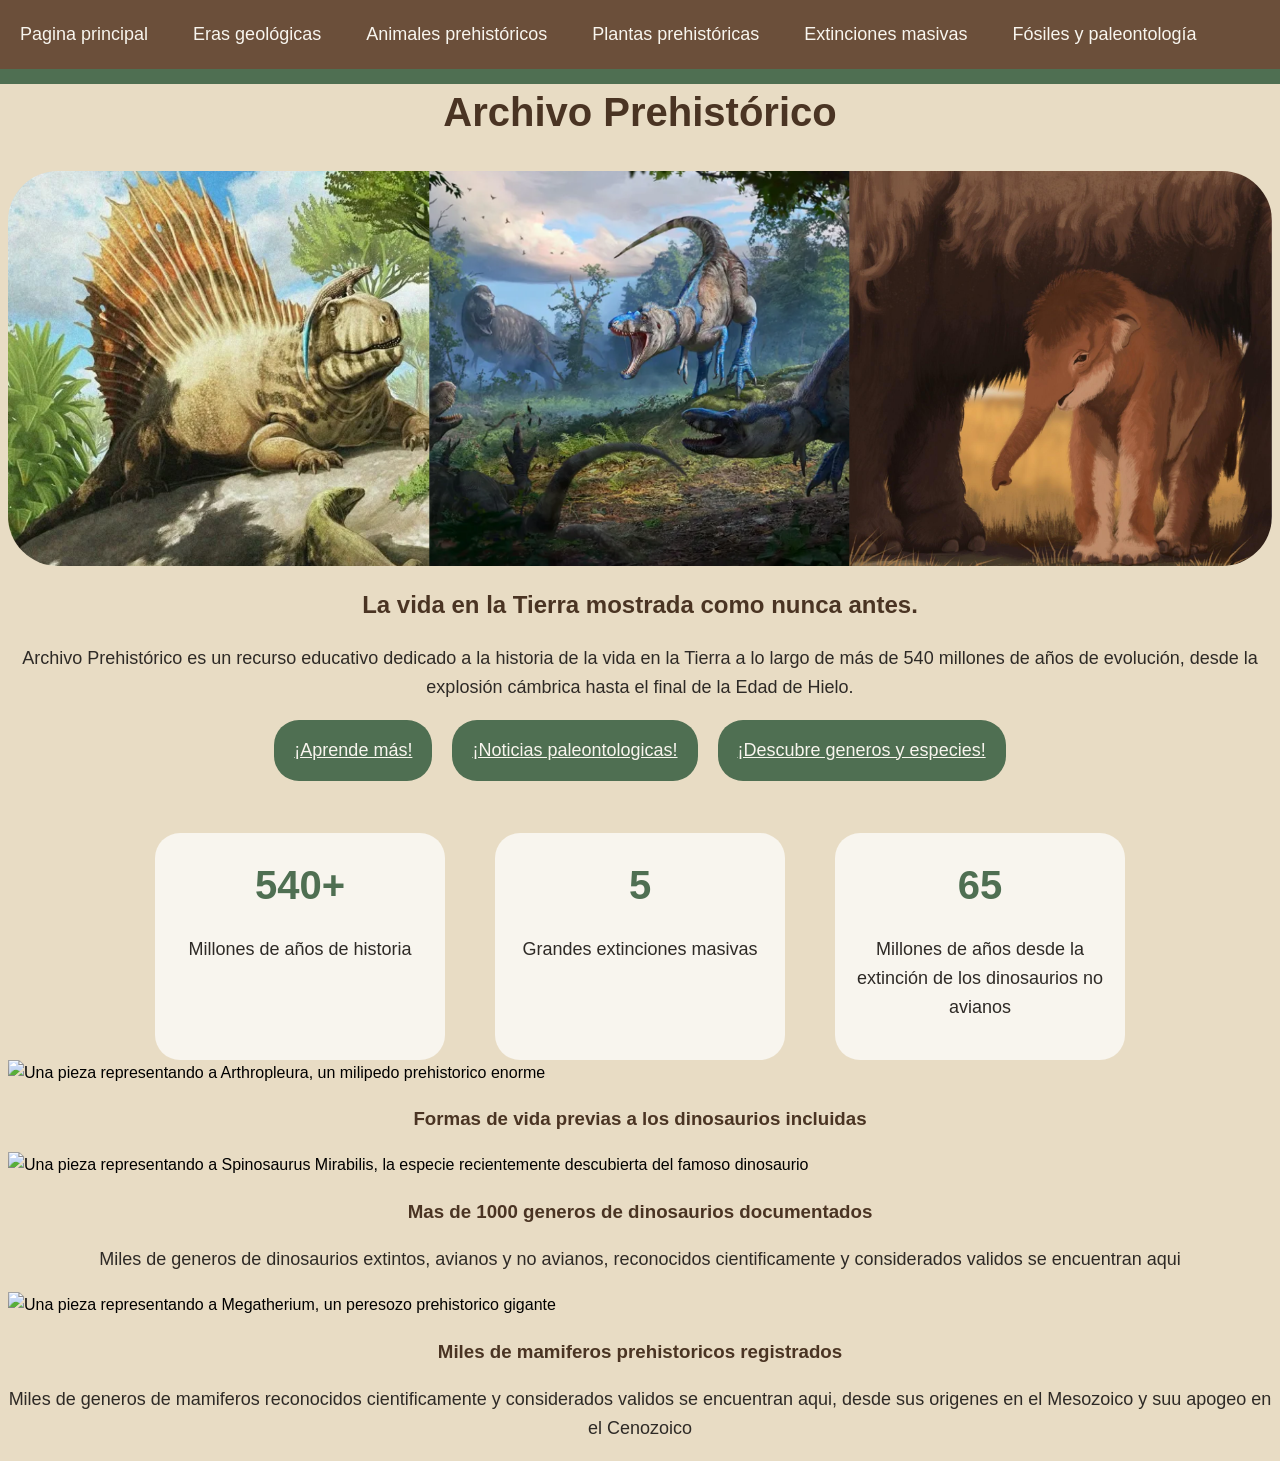
==== index.html @ 2d4345e1 "Add benefits section with prehistoric life details Added a new section for prehistoric benefits with" ====
<!DOCTYPE html>

<html lang="es">

<head>

    <meta charset="UTF-8">

    <meta name="viewport" content="width=device-width, initial-scale=1.0">

    <title>Archivo Prehistórico</title>

    <link rel="stylesheet" href="style.css">

</head>

<body>

    <header>

        <nav>

            <ul>

                <li><a href="index.html">Pagina principal</a></li>

                <li><a href="eras.html">Eras geológicas</a></li>

                <li><a href="animales.html">Animales prehistóricos</a></li>

                <li><a href="plantas.html">Plantas prehistóricas</a></li>

                <li><a href="extinciones.html">Extinciones masivas</a></li>

                <li><a href="paleontologia.html">Fósiles y paleontología</a></li>

            </ul>

        </nav>

    </header>

    <main>

        <h1>Archivo Prehistórico</h1>

        <img id="portada" src="Imagenes/PrehistoricRecordBanner.png" alt="Nuestra portada, con arte que representa los generos de animal conocidos como: Dimetrodon, Nanotyrannus, Tyrannosaurus y Mammuthus">

        <h2>La vida en la Tierra mostrada como nunca antes.</h2>

        <p>Archivo Prehistórico es un recurso educativo dedicado a la historia de la vida en la Tierra a lo largo de más de 540 millones de años de evolución, desde la explosión cámbrica hasta el final de la Edad de Hielo.</p>

        <section class="cta">

            <button>

                <a href="">¡Aprende más!</a>

            </button>

            <button>

                <a href="">¡Noticias paleontologicas!</a>

            </button>

            <button>

                <a href="animales.html">¡Descubre generos y especies!</a>

            </button>

        </section>

        <section class="estadisticas">

            <article>

                <h3>540+</h3>

                <p>Millones de años de historia</p>

            </article>

            <article>

                <h3>5</h3>

                <p>Grandes extinciones masivas</p>

            </article>

            <article>

                <h3>65</h3>

                <p>Millones de años desde la extinción de los dinosaurios no avianos</p>

            </article>

        </section>

        <section class="beneficios">

            <article>
                <img src="Imagenes/Arthropleura.png" alt="Una pieza representando a Arthropleura, un milipedo prehistorico enorme">
                <h3>Formas de vida previas a los dinosaurios incluidas</h3>

            </article>

            <article>
                <img src="Imagenes/Spinosaurus.png" alt="Una pieza representando a Spinosaurus Mirabilis, la especie recientemente descubierta del famoso dinosaurio">
                <h3>Mas de 1000 generos de dinosaurios documentados</h3>
                <p>Miles de generos de dinosaurios extintos, avianos y no avianos, reconocidos cientificamente y considerados validos se encuentran aqui</p>
            </article>
            <article>
                <img src="Imagenes/Megatherium.png" alt="Una pieza representando a Megatherium, un peresozo prehistorico gigante">
                <h3>Miles de mamiferos prehistoricos registrados</h3>
                <p>Miles de generos de mamiferos reconocidos cientificamente y considerados validos se encuentran aqui, desde sus origenes en el Mesozoico y suu apogeo en el Cenozoico</p>
            </article>

        </section>

    </main>

    <footer>



    </footer>

</body>
---- style.css ----
body
{
    background-color: #E8DCC4;
    font-family: Arial, Helvetica, sans-serif;
    line-height: 1.6;
}
main
{
    margin-top: 80px;
}
header
{
    background-color: #6B4F3A;
    border-bottom: 15px solid #4F6F52;
    position: fixed;
    top: 0;
    left: 0;
    width:100%;
}
header nav ul
{
    list-style: none;
    margin: 0;
    padding: 0;
    display: flex;
    gap: 5px;
}
header nav ul li a
{
    display: block;
    padding: 20px;
    text-decoration: none;
    transition: 0.3s;
}
h1
{
    font-size: 40px;
}
p
{
    color: #2E2A26;
    font-size: 18px;
}
h1,h2,h3,h4
{
    color: #4A3423;
}
h1,h2,h3,h4,p
{
    text-align: center;
}
header nav ul li a:hover
{
    background-color: #4F6F52;
}
a
{
    color:#F8F5EE;
    font-size: 18px;
}
#portada
{
    width:100%;
    border-radius: 50px;
    display: block;
    margin-left: auto;
    margin-right: auto;
}
.cta
{
    display: flex;
    justify-content: center;
    gap: 20px;
    flex-wrap: wrap;
}
button
{
    width: auto;
    background-color: #4F6F52;
    border-radius: 25px;
    padding: 20px;
    border: none;
    margin-bottom: 0.2%;
}
button:hover
{
    background-color: #3C5640;
    box-shadow: 0.1em 0.6em 0.7em #F8F5EE;
    transform: translateY(-5px);
}
.estadisticas
{
    display: flex;
    justify-content: center;
    gap: 50px;
    margin-top: 50px;
    text-align: center;
}

.estadisticas article
{
    background-color: #F8F5EE;
    padding: 20px;
    border-radius: 25px;
    width: 250px;
}

.estadisticas h3
{
    font-size: 40px;
    margin: 0;
    color: #4F6F52;
}
.estadisticas article:hover
{
    transform: translateY(-5px);
}
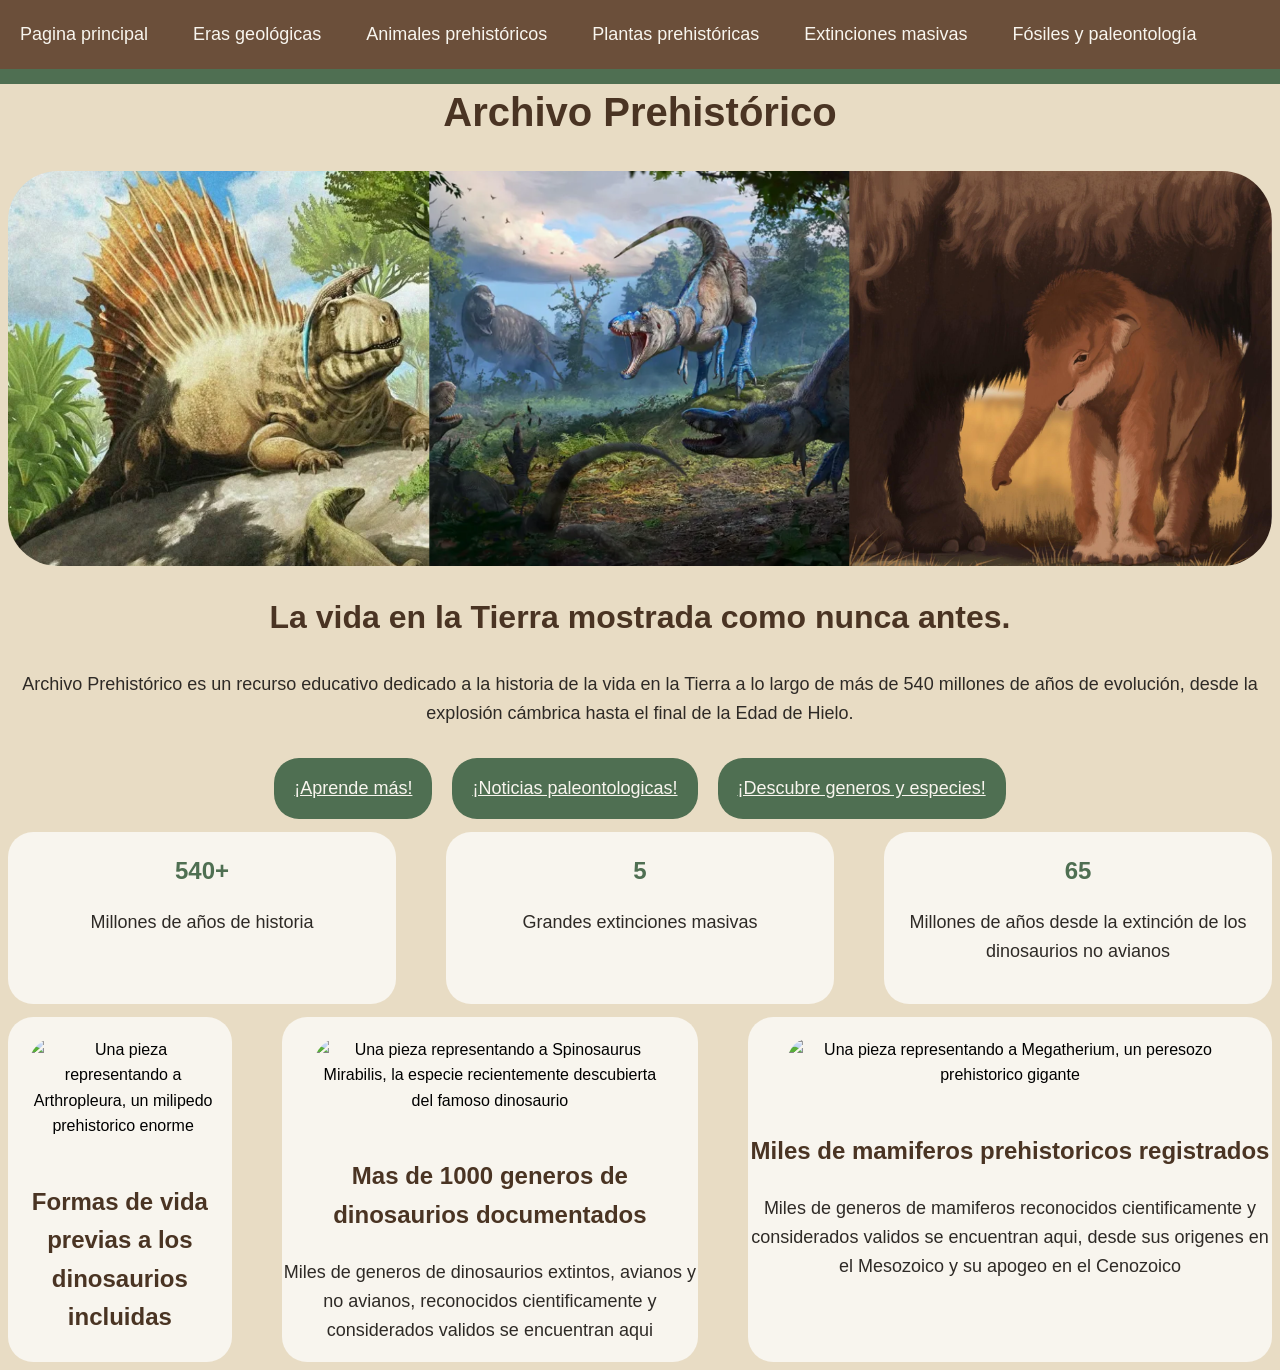
==== commit 9f5228f9: "Fix typo in prehistoric mammals description" ====
--- a/index.html
+++ b/index.html
@@ -116,7 +116,7 @@
             <article>
                 <img src="Imagenes/Megatherium.png" alt="Una pieza representando a Megatherium, un peresozo prehistorico gigante">
                 <h3>Miles de mamiferos prehistoricos registrados</h3>
-                <p>Miles de generos de mamiferos reconocidos cientificamente y considerados validos se encuentran aqui, desde sus origenes en el Mesozoico y suu apogeo en el Cenozoico</p>
+                <p>Miles de generos de mamiferos reconocidos cientificamente y considerados validos se encuentran aqui, desde sus origenes en el Mesozoico y su apogeo en el Cenozoico</p>
             </article>
 
         </section>
--- a/style.css
+++ b/style.css
@@ -80,7 +80,7 @@
     border-radius: 25px;
     padding: 20px;
     border: none;
-    margin-bottom: 0.2%;
+    margin-top: 1%;
 }
 button:hover
 {
@@ -93,7 +93,7 @@
     display: flex;
     justify-content: center;
     gap: 50px;
-    margin-top: 50px;
+    margin-top: 1%;
     text-align: center;
 }
 
@@ -102,12 +102,18 @@
     background-color: #F8F5EE;
     padding: 20px;
     border-radius: 25px;
-    width: 250px;
+    width: 500px;
 }
-
+h2
+{
+    font-size: 32px;
+}
+h3
+{
+    font-size: 24px;
+}
 .estadisticas h3
 {
-    font-size: 40px;
     margin: 0;
     color: #4F6F52;
 }
@@ -115,3 +121,32 @@
 {
     transform: translateY(-5px);
 }
+.beneficios
+{
+    display: flex;
+    justify-content: center;
+    gap: 50px;
+    margin-top: 1%;
+    text-align: center;
+}
+.beneficios article
+{
+    background-color: #F8F5EE;
+    border-radius: 25px;
+    width: auto;
+    height:auto;
+}
+.beneficios article img
+{
+    display: block;
+    margin-left: auto;
+    margin-right: auto;
+    width:85%;
+    padding: 20px;
+    border-radius: 50px;
+    margin-bottom: 0.1%;
+}
+.beneficios article:hover
+{
+    transform: translateY(-5px);
+}
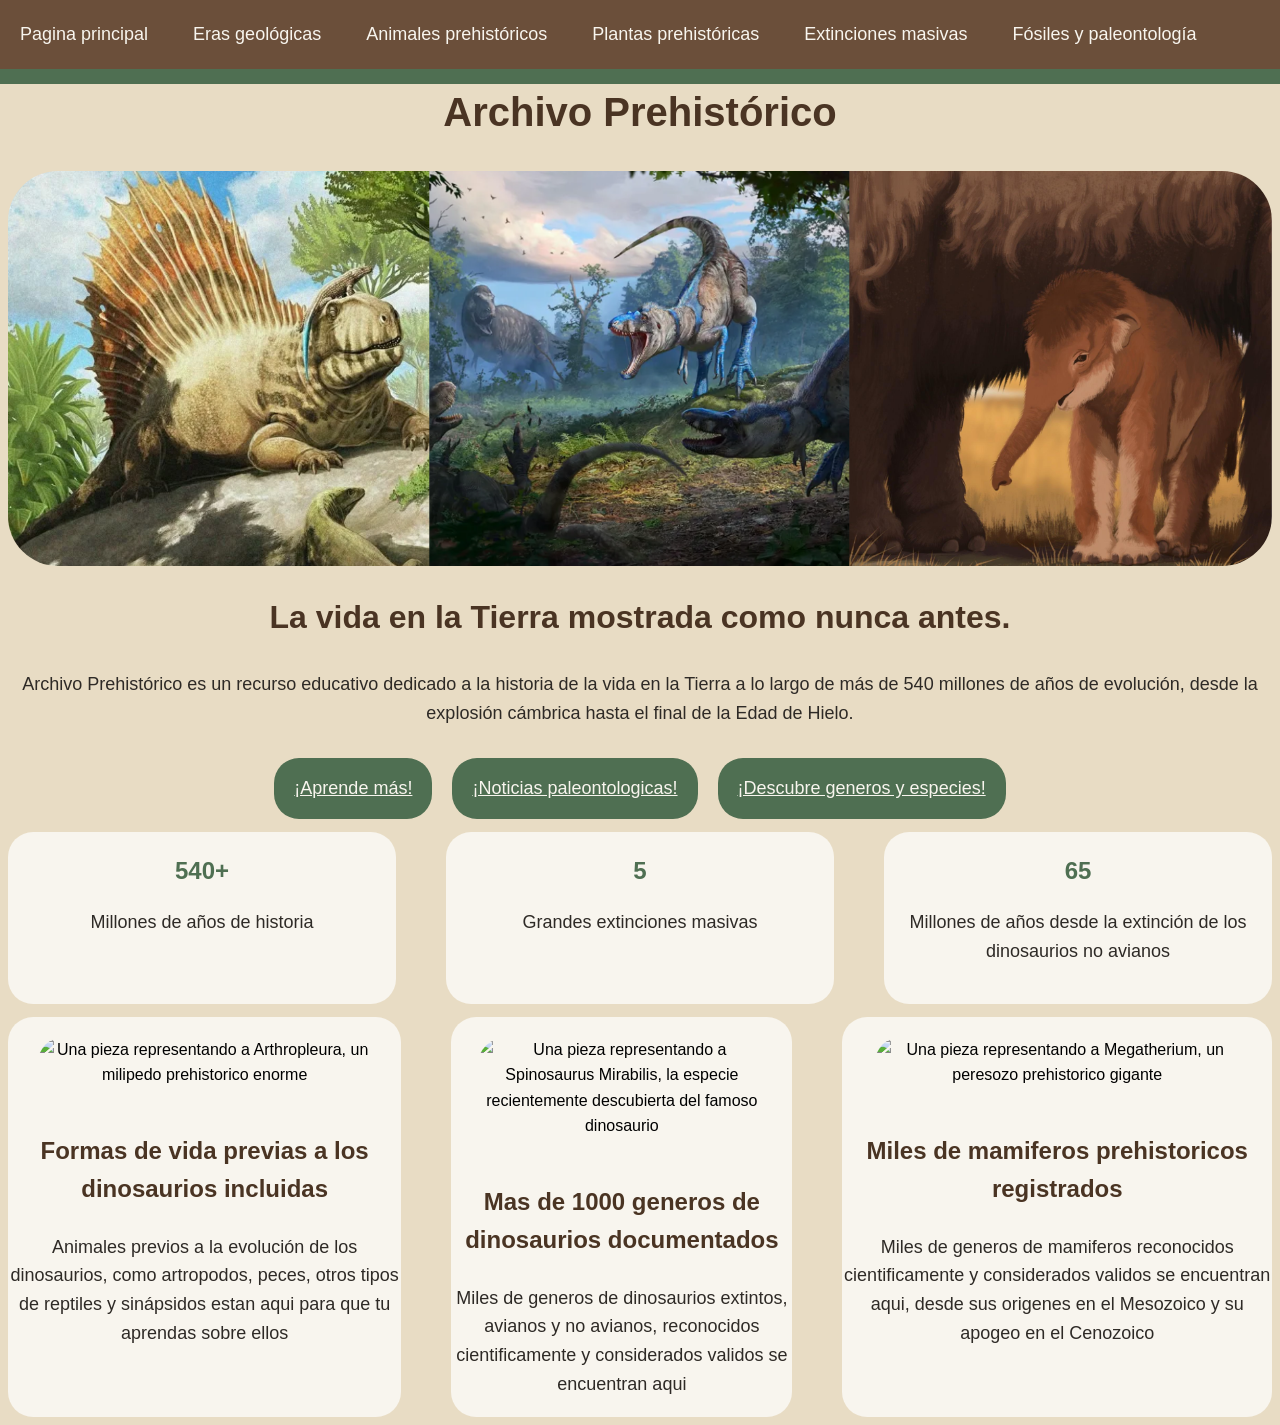
==== commit 1579cf96: "Add information about prehistoric life Added a paragraph about prehistoric animals." ====
--- a/index.html
+++ b/index.html
@@ -1,113 +1,60 @@
 <!DOCTYPE html>
-
 <html lang="es">
-
 <head>
-
     <meta charset="UTF-8">
-
     <meta name="viewport" content="width=device-width, initial-scale=1.0">
-
     <title>Archivo Prehistórico</title>
-
     <link rel="stylesheet" href="style.css">
-
 </head>
-
 <body>
-
     <header>
-
         <nav>
-
             <ul>
-
                 <li><a href="index.html">Pagina principal</a></li>
-
                 <li><a href="eras.html">Eras geológicas</a></li>
-
                 <li><a href="animales.html">Animales prehistóricos</a></li>
-
                 <li><a href="plantas.html">Plantas prehistóricas</a></li>
-
                 <li><a href="extinciones.html">Extinciones masivas</a></li>
-
                 <li><a href="paleontologia.html">Fósiles y paleontología</a></li>
-
             </ul>
-
         </nav>
-
     </header>
-
     <main>
-
         <h1>Archivo Prehistórico</h1>
-
         <img id="portada" src="Imagenes/PrehistoricRecordBanner.png" alt="Nuestra portada, con arte que representa los generos de animal conocidos como: Dimetrodon, Nanotyrannus, Tyrannosaurus y Mammuthus">
-
         <h2>La vida en la Tierra mostrada como nunca antes.</h2>
-
         <p>Archivo Prehistórico es un recurso educativo dedicado a la historia de la vida en la Tierra a lo largo de más de 540 millones de años de evolución, desde la explosión cámbrica hasta el final de la Edad de Hielo.</p>
-
         <section class="cta">
-
             <button>
-
                 <a href="">¡Aprende más!</a>
-
             </button>
-
             <button>
-
                 <a href="">¡Noticias paleontologicas!</a>
-
             </button>
-
             <button>
-
                 <a href="animales.html">¡Descubre generos y especies!</a>
-
             </button>
-
         </section>
-
         <section class="estadisticas">
-
             <article>
-
                 <h3>540+</h3>
-
                 <p>Millones de años de historia</p>
-
             </article>
-
             <article>
-
                 <h3>5</h3>
-
                 <p>Grandes extinciones masivas</p>
-
             </article>
-
             <article>
-
                 <h3>65</h3>
-
                 <p>Millones de años desde la extinción de los dinosaurios no avianos</p>
-
             </article>
-
         </section>
-
         <section class="beneficios">
-
             <article>
                 <img src="Imagenes/Arthropleura.png" alt="Una pieza representando a Arthropleura, un milipedo prehistorico enorme">
                 <h3>Formas de vida previas a los dinosaurios incluidas</h3>
-
+                <p>Animales previos a la evolución de los dinosaurios, como artropodos, peces, otros tipos de reptiles y sinápsidos estan aqui para que tu aprendas sobre ellos</p>
             </article>
-
             <article>
                 <img src="Imagenes/Spinosaurus.png" alt="Una pieza representando a Spinosaurus Mirabilis, la especie recientemente descubierta del famoso dinosaurio">
                 <h3>Mas de 1000 generos de dinosaurios documentados</h3>
@@ -118,15 +65,8 @@
                 <h3>Miles de mamiferos prehistoricos registrados</h3>
                 <p>Miles de generos de mamiferos reconocidos cientificamente y considerados validos se encuentran aqui, desde sus origenes en el Mesozoico y su apogeo en el Cenozoico</p>
             </article>
-
         </section>
-
     </main>
-
     <footer>
-
-
-
     </footer>
-
 </body>
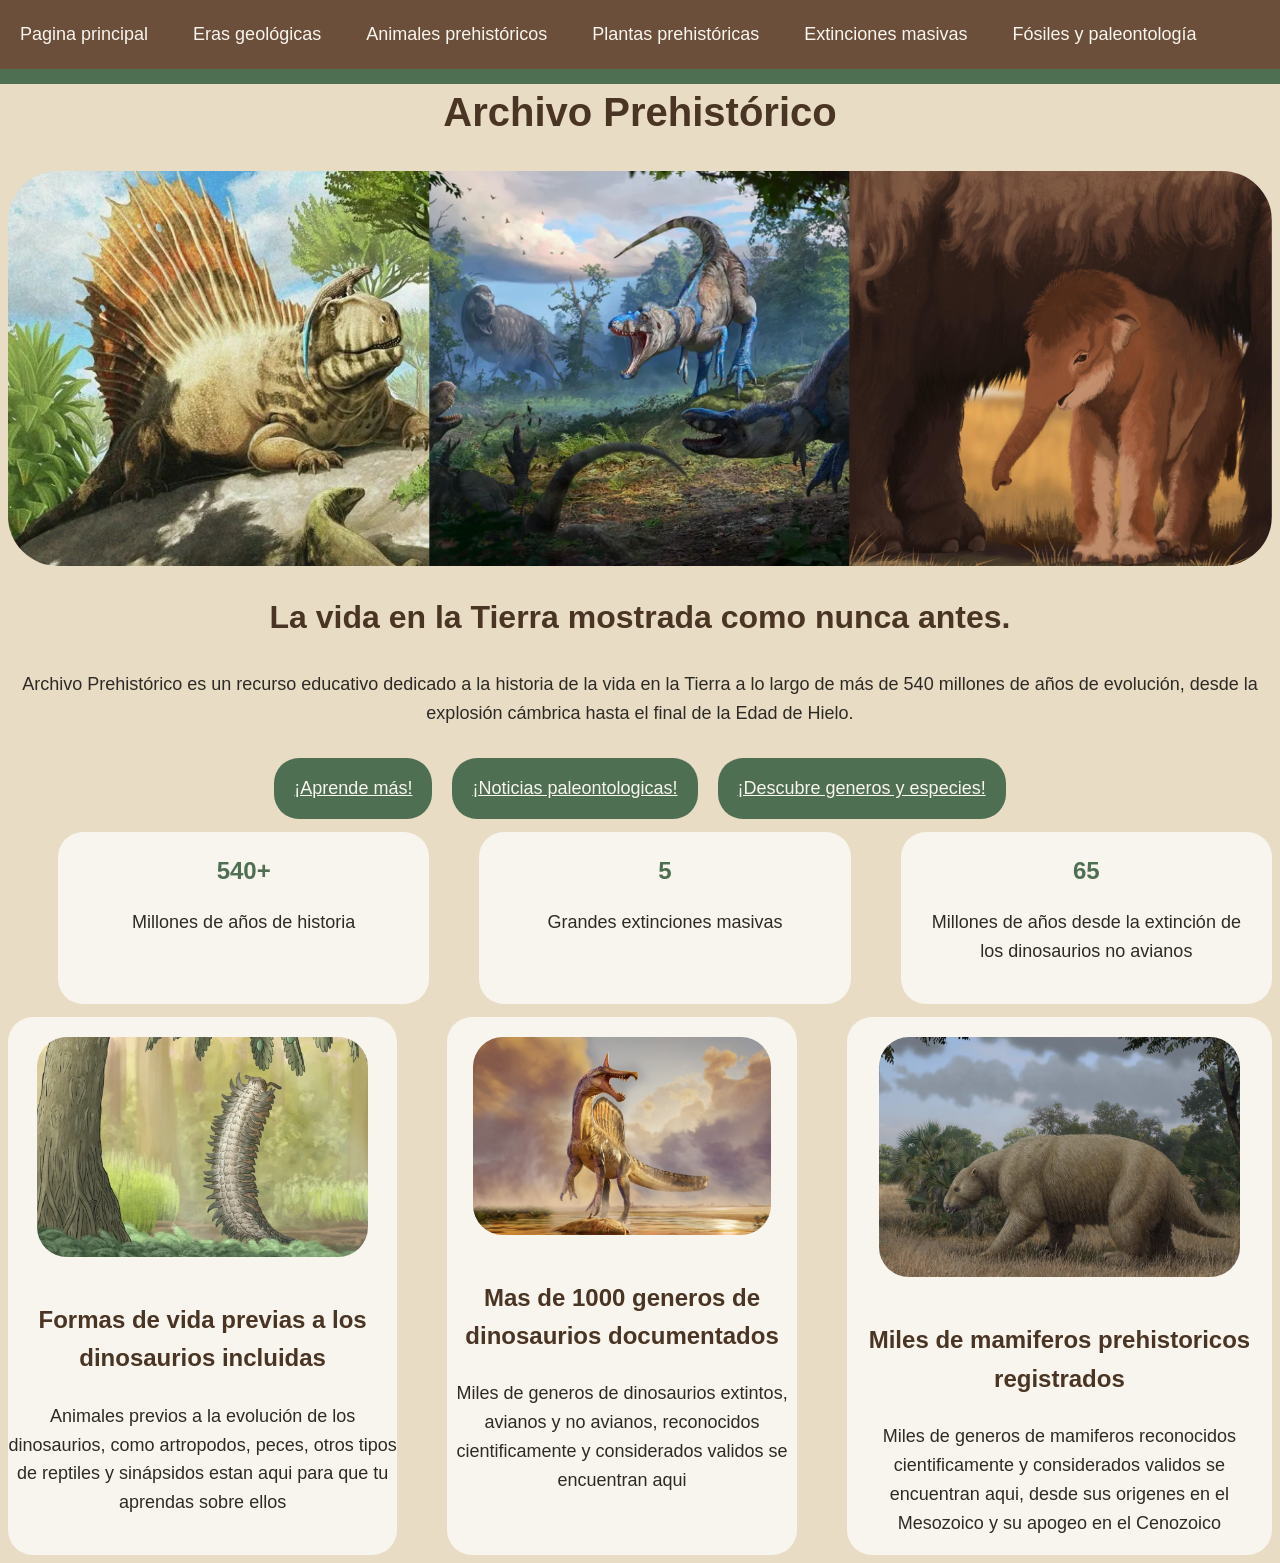
==== commit 6e30bd0b: "Add link to extinciones.html in index.html" ====
--- a/index.html
+++ b/index.html
@@ -36,6 +36,7 @@
             </button>
         </section>
         <section class="estadisticas">
+            <a href="extinciones.html"></a>
             <article>
                 <h3>540+</h3>
                 <p>Millones de años de historia</p>
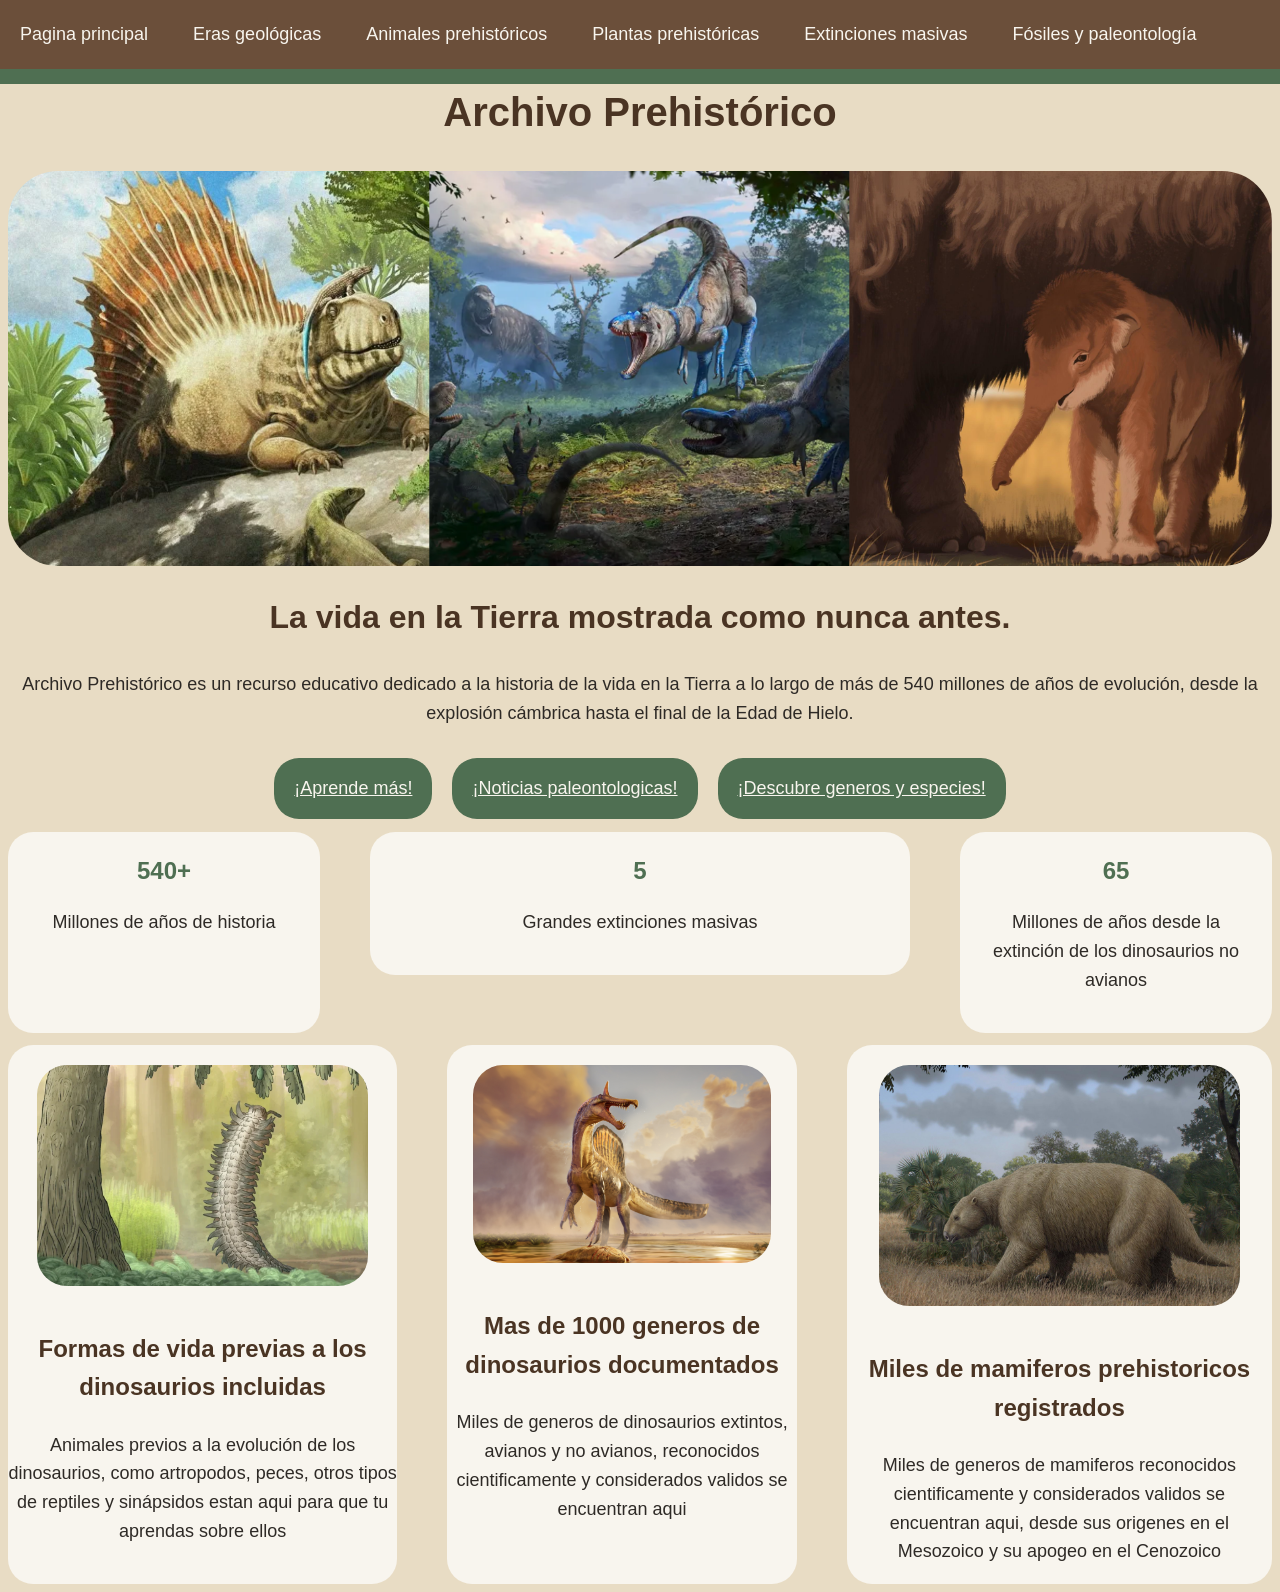
==== commit e652fb59: "Add statistics section with extinction details" ====
--- a/index.html
+++ b/index.html
@@ -35,16 +35,17 @@
                 <a href="animales.html">¡Descubre generos y especies!</a>
             </button>
         </section>
-        <section class="estadisticas">
-            <a href="extinciones.html"></a>
+        <section class="estadisticas">           
             <article>
                 <h3>540+</h3>
                 <p>Millones de años de historia</p>
             </article>
-            <article>
-                <h3>5</h3>
-                <p>Grandes extinciones masivas</p>
-            </article>
+            <a href="extinciones.html">
+                <article>
+                    <h3>5</h3>
+                    <p>Grandes extinciones masivas</p>
+                </article>    
+            </a>
             <article>
                 <h3>65</h3>
                 <p>Millones de años desde la extinción de los dinosaurios no avianos</p>
@@ -71,3 +72,4 @@
     <footer>
     </footer>
 </body>
+
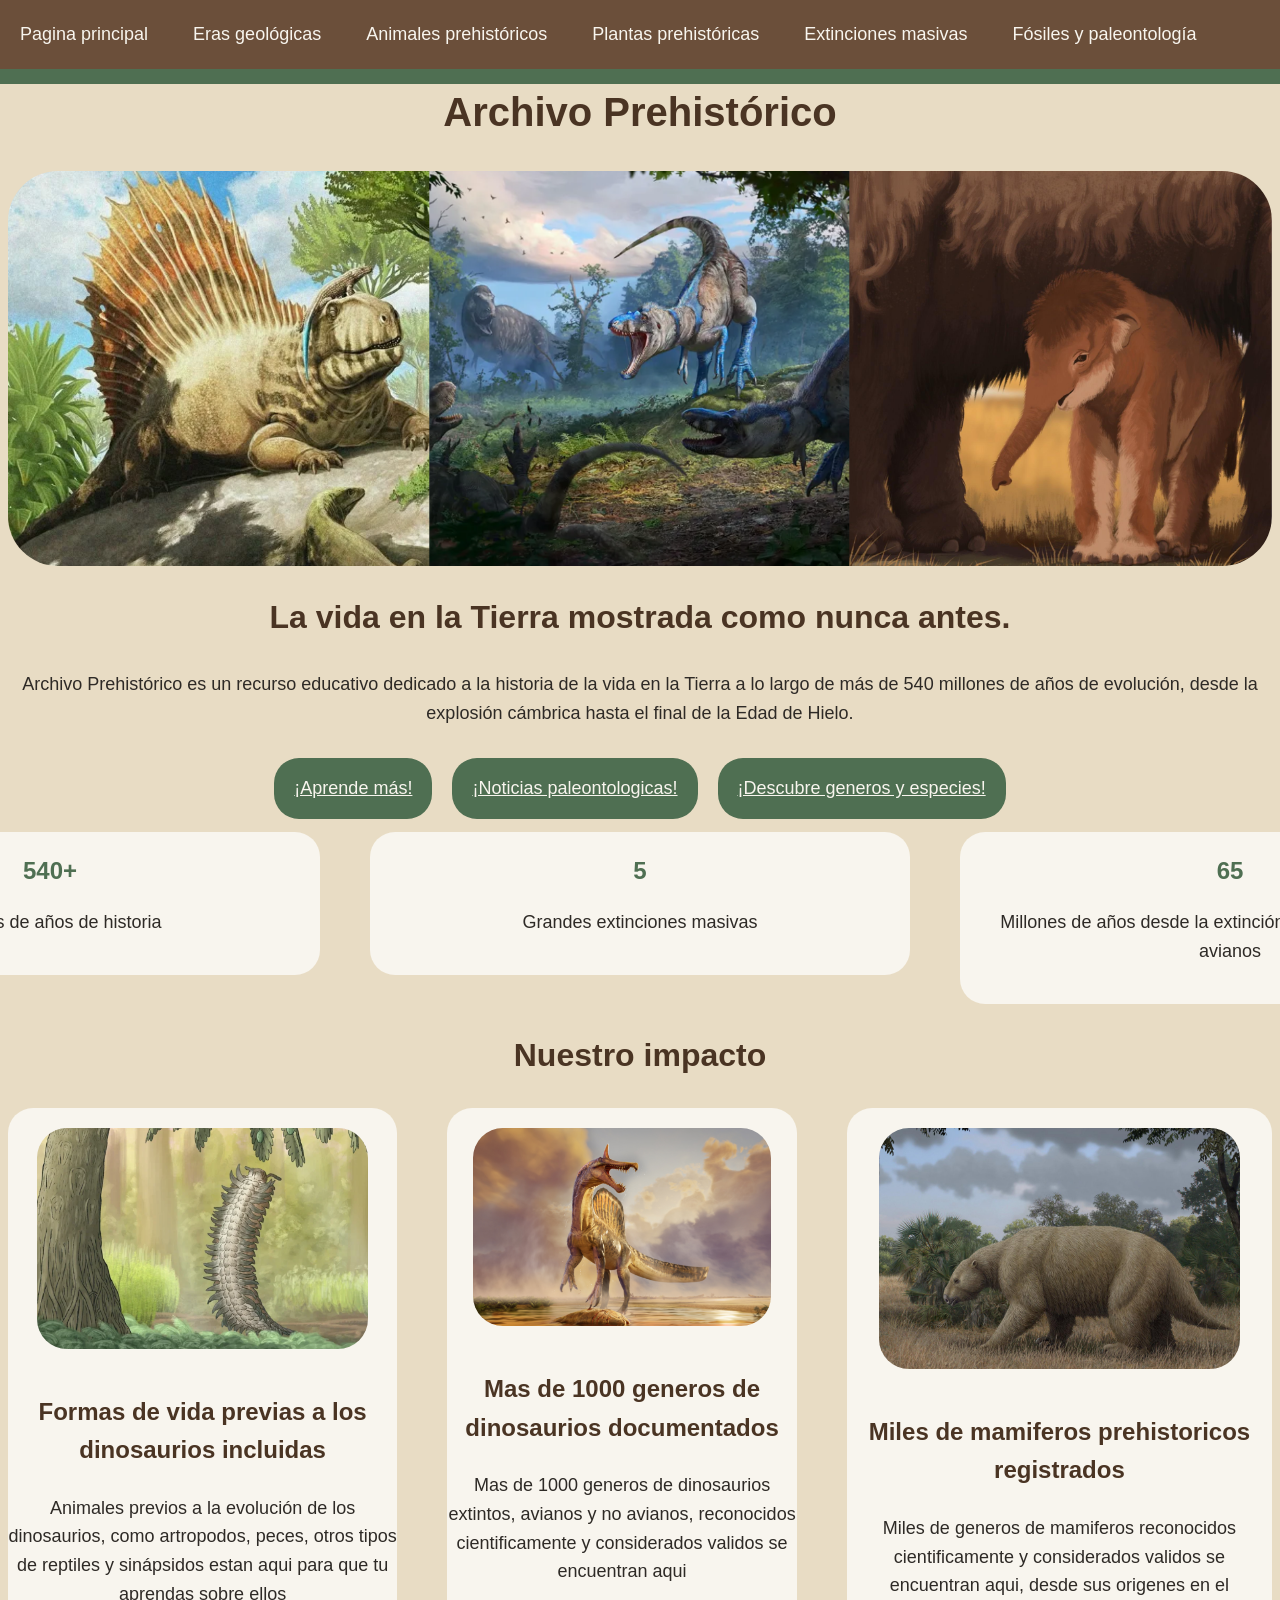
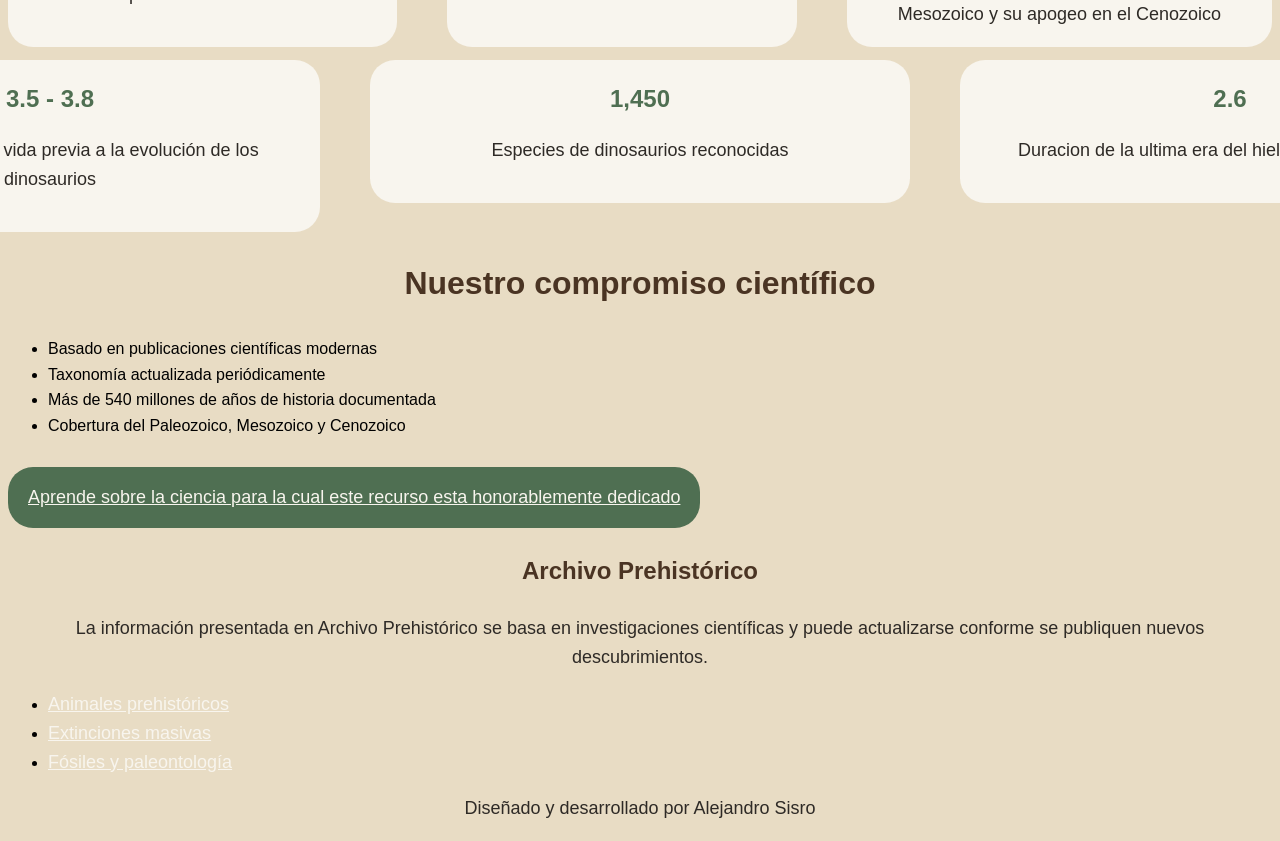
==== commit a707c433: "Refactor HTML structure for statistics and articles" ====
--- a/index.html
+++ b/index.html
@@ -35,41 +35,90 @@
                 <a href="animales.html">¡Descubre generos y especies!</a>
             </button>
         </section>
-        <section class="estadisticas">           
-            <article>
-                <h3>540+</h3>
-                <p>Millones de años de historia</p>
-            </article>
+        <section class="estadisticas">
+            <a href="eras.html">
+                <article>
+                    <h3>540+</h3>
+                    <p>Millones de años de historia</p>
+                </article>    
+            </a>        
             <a href="extinciones.html">
                 <article>
                     <h3>5</h3>
                     <p>Grandes extinciones masivas</p>
                 </article>    
             </a>
-            <article>
-                <h3>65</h3>
-                <p>Millones de años desde la extinción de los dinosaurios no avianos</p>
-            </article>
+            <a href="paleontologia.html">
+                <article>
+                    <h3>65</h3>
+                    <p>Millones de años desde la extinción de los dinosaurios no avianos</p>
+                </article>
+            </a>
         </section>
+        <h2>Nuestro impacto</h2>
         <section class="beneficios">
-            <article>
+            <article class="arthropleura">
                 <img src="Imagenes/Arthropleura.png" alt="Una pieza representando a Arthropleura, un milipedo prehistorico enorme">
                 <h3>Formas de vida previas a los dinosaurios incluidas</h3>
                 <p>Animales previos a la evolución de los dinosaurios, como artropodos, peces, otros tipos de reptiles y sinápsidos estan aqui para que tu aprendas sobre ellos</p>
             </article>
-            <article>
+            <article class="spinosaurus">
                 <img src="Imagenes/Spinosaurus.png" alt="Una pieza representando a Spinosaurus Mirabilis, la especie recientemente descubierta del famoso dinosaurio">
                 <h3>Mas de 1000 generos de dinosaurios documentados</h3>
-                <p>Miles de generos de dinosaurios extintos, avianos y no avianos, reconocidos cientificamente y considerados validos se encuentran aqui</p>
+                <p>Mas de 1000 generos de dinosaurios extintos, avianos y no avianos, reconocidos cientificamente y considerados validos se encuentran aqui</p>
             </article>
-            <article>
+            <article class = "megatherium">
                 <img src="Imagenes/Megatherium.png" alt="Una pieza representando a Megatherium, un peresozo prehistorico gigante">
                 <h3>Miles de mamiferos prehistoricos registrados</h3>
                 <p>Miles de generos de mamiferos reconocidos cientificamente y considerados validos se encuentran aqui, desde sus origenes en el Mesozoico y su apogeo en el Cenozoico</p>
             </article>
         </section>
+        <section class="estadisticas">
+            <a href="eras.html">
+                <article>
+                    <h3>3.5 - 3.8</h3>
+                    <p>Billones de años de vida previa a la evolución de los dinosaurios</p>
+                </article>    
+            </a>        
+            <a href="animales.html">
+                <article>
+                    <h3>1,450</h3>
+                    <p>Especies de dinosaurios reconocidas</p>
+                </article>    
+            </a>
+            <a href="extinciones.html">
+                <article>
+                    <h3>2.6</h3>
+                    <p>Duracion de la ultima era del hielo masiva en la tierra</p>
+                </article>
+            </a>
+        </section>
+        <h2>Nuestro compromiso científico</h2>
+        <section class="compromiso">
+        <ul>
+            <li>Basado en publicaciones científicas modernas</li>
+            <li>Taxonomía actualizada periódicamente</li>
+            <li>Más de 540 millones de años de historia documentada</li>
+            <li>Cobertura del Paleozoico, Mesozoico y Cenozoico</li>
+        </ul>
+        </section>
+        <button id="UltimoCTA">
+            <a href="paleontologia.html">Aprende sobre la ciencia para la cual este recurso esta honorablemente dedicado</a>
+        </button>
     </main>
     <footer>
+        <h3>Archivo Prehistórico</h3>
+        <p>
+            La información presentada en Archivo Prehistórico se basa en
+            investigaciones científicas y puede actualizarse conforme se
+            publiquen nuevos descubrimientos.
+        </p>
+        <ul class="footer-links">       
+            <li><a href="animales.html">Animales prehistóricos</a></li>
+            <li><a href="extinciones.html">Extinciones masivas</a></li>
+            <li><a href="paleontologia.html">Fósiles y paleontología</a></li>
+        </ul>
+        <p>Diseñado y desarrollado por Alejandro Sisro</p>
     </footer>
 </body>
 
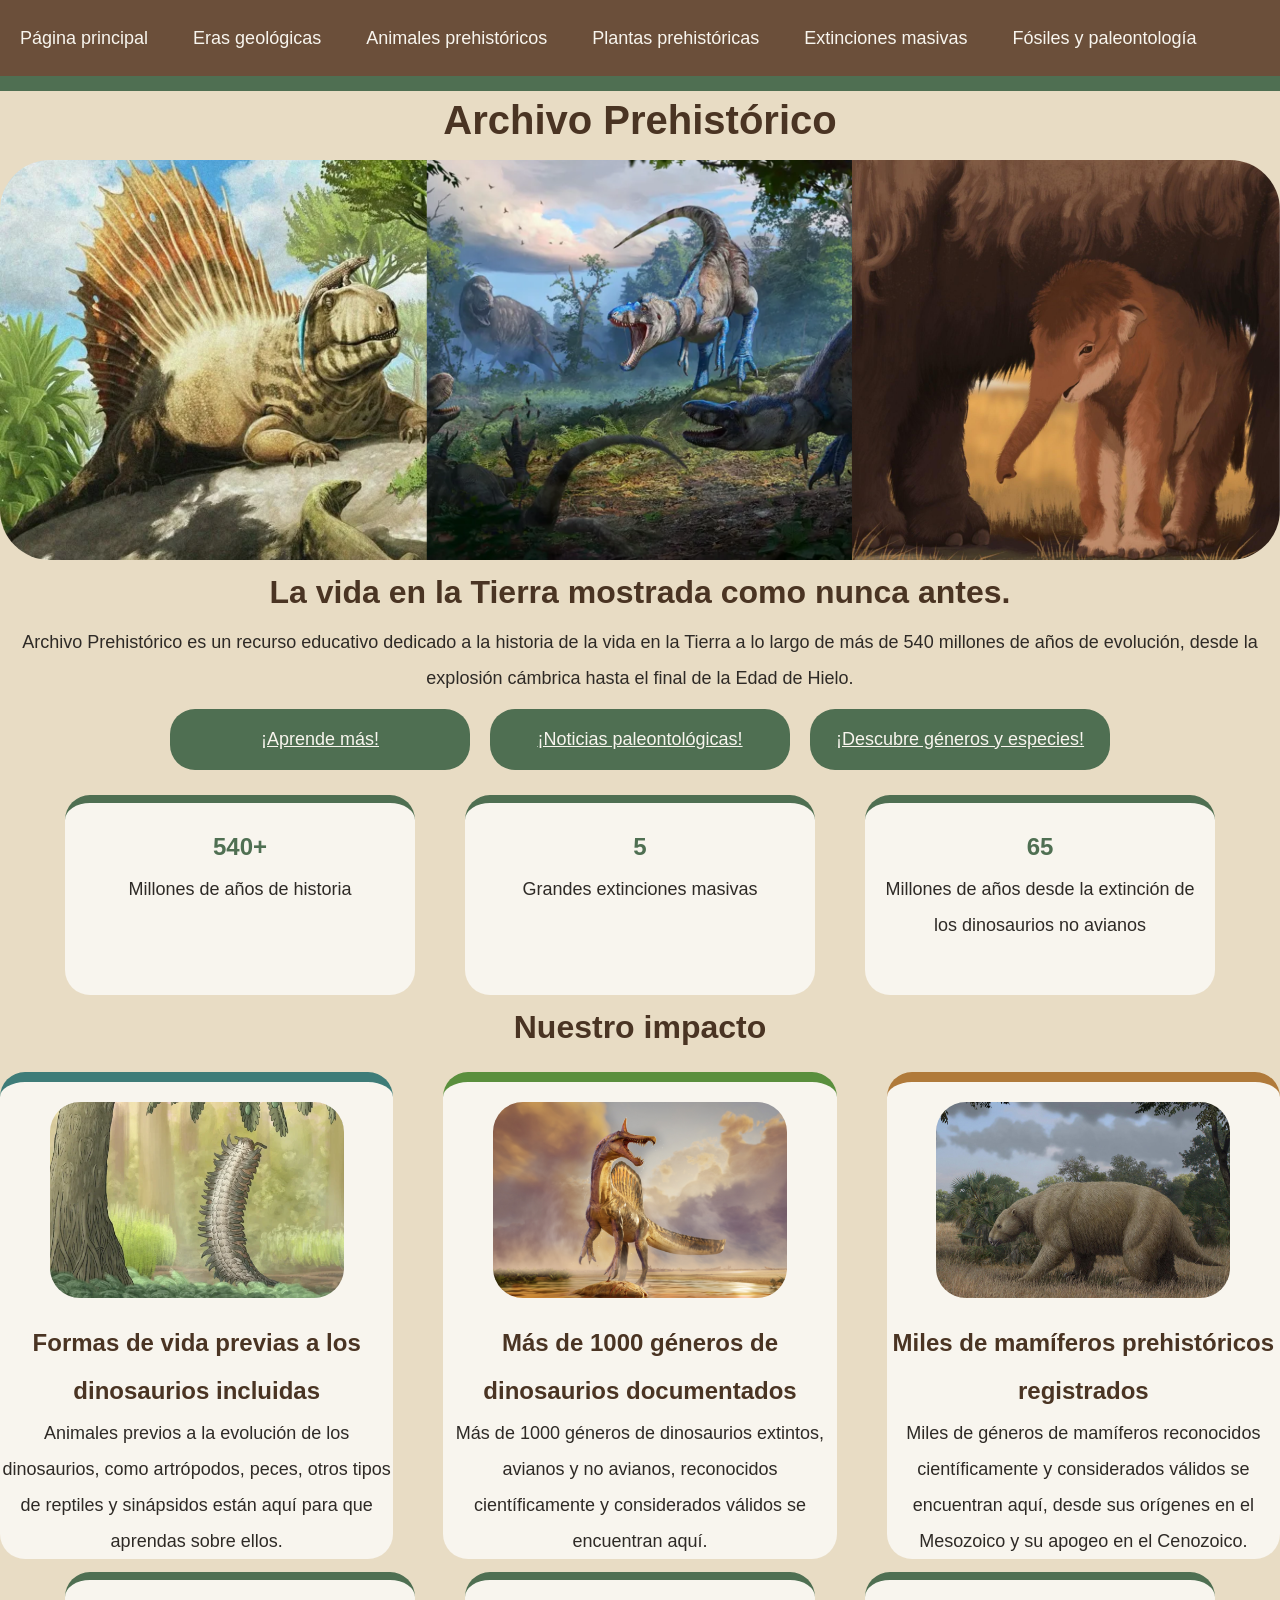
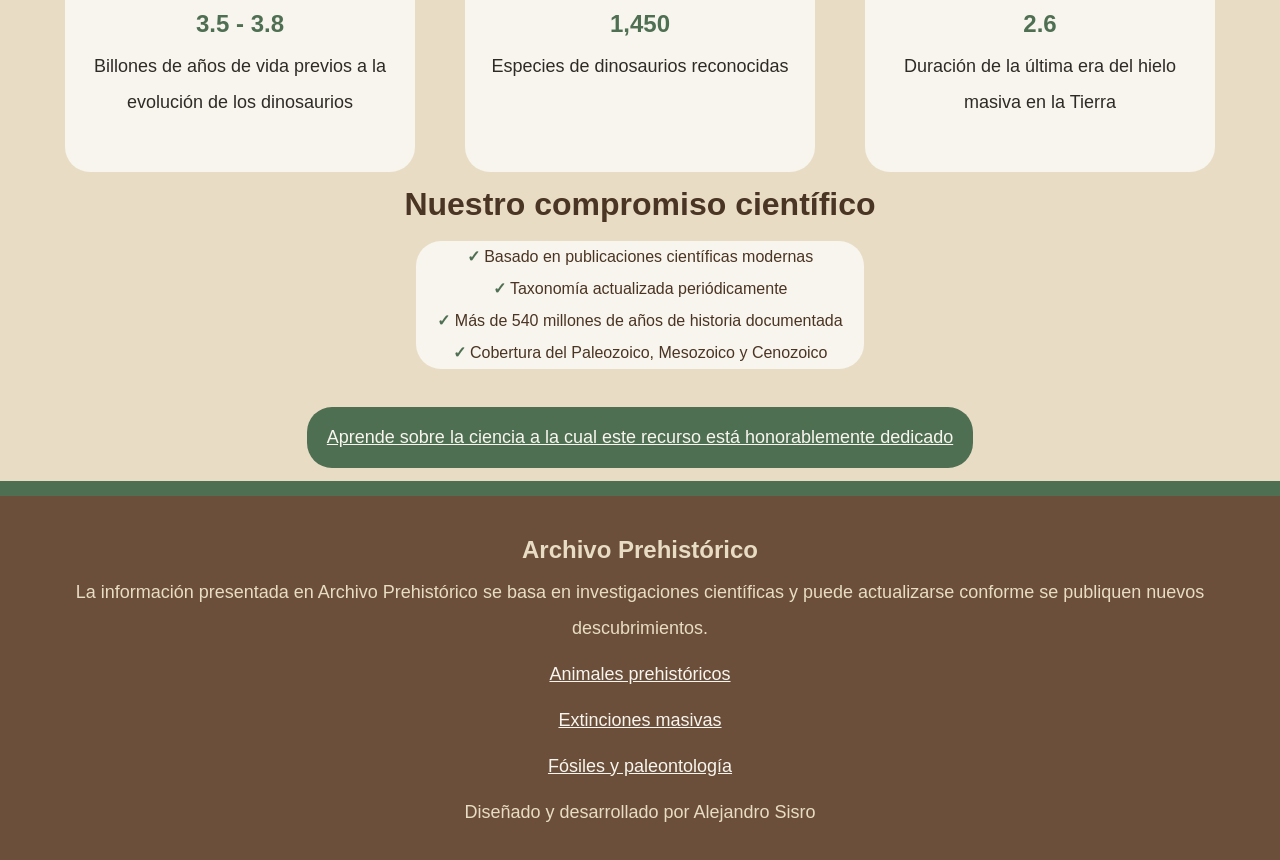
==== commit 50e39d25: "Correct Spanish accents and formatting in index.html" ====
--- a/index.html
+++ b/index.html
@@ -10,7 +10,7 @@
     <header>
         <nav>
             <ul>
-                <li><a href="index.html">Pagina principal</a></li>
+                <li><a href="index.html">Página principal</a></li>
                 <li><a href="eras.html">Eras geológicas</a></li>
                 <li><a href="animales.html">Animales prehistóricos</a></li>
                 <li><a href="plantas.html">Plantas prehistóricas</a></li>
@@ -21,18 +21,20 @@
     </header>
     <main>
         <h1>Archivo Prehistórico</h1>
-        <img id="portada" src="Imagenes/PrehistoricRecordBanner.png" alt="Nuestra portada, con arte que representa los generos de animal conocidos como: Dimetrodon, Nanotyrannus, Tyrannosaurus y Mammuthus">
+        <img id="portada" src="Imagenes/PrehistoricRecordBanner.png" alt="Nuestra portada, con arte que representa los géneros de animales conocidos como: Dimetrodon, Nanotyrannus, Tyrannosaurus y Mammuthus">
         <h2>La vida en la Tierra mostrada como nunca antes.</h2>
-        <p>Archivo Prehistórico es un recurso educativo dedicado a la historia de la vida en la Tierra a lo largo de más de 540 millones de años de evolución, desde la explosión cámbrica hasta el final de la Edad de Hielo.</p>
+        <p>
+            Archivo Prehistórico es un recurso educativo dedicado a la historia de la vida en la Tierra a lo largo de más de 540 millones de años de evolución, desde la explosión cámbrica hasta el final de la Edad de Hielo.
+        </p>
         <section class="cta">
             <button>
                 <a href="">¡Aprende más!</a>
             </button>
             <button>
-                <a href="">¡Noticias paleontologicas!</a>
+                <a href="">¡Noticias paleontológicas!</a>
             </button>
             <button>
-                <a href="animales.html">¡Descubre generos y especies!</a>
+                <a href="animales.html">¡Descubre géneros y especies!</a>
             </button>
         </section>
         <section class="estadisticas">
@@ -40,13 +42,13 @@
                 <article>
                     <h3>540+</h3>
                     <p>Millones de años de historia</p>
-                </article>    
-            </a>        
+                </article>
+            </a>
             <a href="extinciones.html">
                 <article>
                     <h3>5</h3>
                     <p>Grandes extinciones masivas</p>
-                </article>    
+                </article>
             </a>
             <a href="paleontologia.html">
                 <article>
@@ -58,62 +60,68 @@
         <h2>Nuestro impacto</h2>
         <section class="beneficios">
             <article class="arthropleura">
-                <img src="Imagenes/Arthropleura.png" alt="Una pieza representando a Arthropleura, un milipedo prehistorico enorme">
+                <img src="Imagenes/Arthropleura.png" alt="Una pieza representando a Arthropleura, un milpiés prehistórico enorme">
                 <h3>Formas de vida previas a los dinosaurios incluidas</h3>
-                <p>Animales previos a la evolución de los dinosaurios, como artropodos, peces, otros tipos de reptiles y sinápsidos estan aqui para que tu aprendas sobre ellos</p>
+                <p>
+                    Animales previos a la evolución de los dinosaurios, como artrópodos, peces, otros tipos de reptiles y sinápsidos están aquí para que aprendas sobre ellos.
+                </p>
             </article>
             <article class="spinosaurus">
                 <img src="Imagenes/Spinosaurus.png" alt="Una pieza representando a Spinosaurus Mirabilis, la especie recientemente descubierta del famoso dinosaurio">
-                <h3>Mas de 1000 generos de dinosaurios documentados</h3>
-                <p>Mas de 1000 generos de dinosaurios extintos, avianos y no avianos, reconocidos cientificamente y considerados validos se encuentran aqui</p>
+                <h3>Más de 1000 géneros de dinosaurios documentados</h3>
+                <p>
+                    Más de 1000 géneros de dinosaurios extintos, avianos y no avianos, reconocidos científicamente y considerados válidos se encuentran aquí.
+                </p>
             </article>
-            <article class = "megatherium">
-                <img src="Imagenes/Megatherium.png" alt="Una pieza representando a Megatherium, un peresozo prehistorico gigante">
-                <h3>Miles de mamiferos prehistoricos registrados</h3>
-                <p>Miles de generos de mamiferos reconocidos cientificamente y considerados validos se encuentran aqui, desde sus origenes en el Mesozoico y su apogeo en el Cenozoico</p>
+            <article class="megatherium">
+                <img src="Imagenes/Megatherium.png" alt="Una pieza representando a Megatherium, un perezoso prehistórico gigante">
+                <h3>Miles de mamíferos prehistóricos registrados</h3>
+                <p>
+                    Miles de géneros de mamíferos reconocidos científicamente y considerados válidos se encuentran aquí, desde sus orígenes en el Mesozoico y su apogeo en el Cenozoico.
+                </p>
             </article>
         </section>
         <section class="estadisticas">
             <a href="eras.html">
                 <article>
                     <h3>3.5 - 3.8</h3>
-                    <p>Billones de años de vida previa a la evolución de los dinosaurios</p>
-                </article>    
-            </a>        
+                    <p>Billones de años de vida previos a la evolución de los dinosaurios</p>
+                </article>
+            </a>
             <a href="animales.html">
                 <article>
                     <h3>1,450</h3>
                     <p>Especies de dinosaurios reconocidas</p>
-                </article>    
+                </article>
             </a>
             <a href="extinciones.html">
                 <article>
                     <h3>2.6</h3>
-                    <p>Duracion de la ultima era del hielo masiva en la tierra</p>
+                    <p>Duración de la última era del hielo masiva en la Tierra</p>
                 </article>
             </a>
         </section>
         <h2>Nuestro compromiso científico</h2>
         <section class="compromiso">
-        <ul>
-            <li>Basado en publicaciones científicas modernas</li>
-            <li>Taxonomía actualizada periódicamente</li>
-            <li>Más de 540 millones de años de historia documentada</li>
-            <li>Cobertura del Paleozoico, Mesozoico y Cenozoico</li>
-        </ul>
+            <ul>
+                <li>Basado en publicaciones científicas modernas</li>
+                <li>Taxonomía actualizada periódicamente</li>
+                <li>Más de 540 millones de años de historia documentada</li>
+                <li>Cobertura del Paleozoico, Mesozoico y Cenozoico</li>
+            </ul>
         </section>
         <button id="UltimoCTA">
-            <a href="paleontologia.html">Aprende sobre la ciencia para la cual este recurso esta honorablemente dedicado</a>
+            <a href="paleontologia.html">
+                Aprende sobre la ciencia a la cual este recurso está honorablemente dedicado
+            </a>
         </button>
     </main>
     <footer>
         <h3>Archivo Prehistórico</h3>
         <p>
-            La información presentada en Archivo Prehistórico se basa en
-            investigaciones científicas y puede actualizarse conforme se
-            publiquen nuevos descubrimientos.
+            La información presentada en Archivo Prehistórico se basa en investigaciones científicas y puede actualizarse conforme se publiquen nuevos descubrimientos.
         </p>
-        <ul class="footer-links">       
+        <ul class="footer-links">
             <li><a href="animales.html">Animales prehistóricos</a></li>
             <li><a href="extinciones.html">Extinciones masivas</a></li>
             <li><a href="paleontologia.html">Fósiles y paleontología</a></li>
@@ -121,4 +129,4 @@
         <p>Diseñado y desarrollado por Alejandro Sisro</p>
     </footer>
 </body>
-
+</html>
--- a/style.css
+++ b/style.css
@@ -1,8 +1,14 @@
+*
+{
+    margin: 0;
+    padding: 0;
+    box-sizing: border-box;
+}
 body
 {
     background-color: #E8DCC4;
     font-family: Arial, Helvetica, sans-serif;
-    line-height: 1.6;
+    line-height: 2;
 }
 main
 {
@@ -16,6 +22,33 @@
     top: 0;
     left: 0;
     width:100%;
+    z-index: 1000;
+}
+footer
+{
+    background-color: #6B4F3A;
+    border-top: 15px solid #4F6F52;
+    padding: 30px;
+    text-align: center;
+}
+footer h3
+{
+    color: #E8DCC4;
+}
+footer p
+{
+    color: #E8DCC4;
+}
+.footer-links
+{
+    list-style: none;
+    padding: 0;
+}
+
+.footer-links li
+{
+    margin: 10px 0;
+    color:#E8DCC4;
 }
 header nav ul
 {
@@ -41,7 +74,7 @@
     color: #2E2A26;
     font-size: 18px;
 }
-h1,h2,h3,h4
+h1,h2,h3,h4,li,ul
 {
     color: #4A3423;
 }
@@ -81,12 +114,13 @@
     padding: 20px;
     border: none;
     margin-top: 1%;
+    margin-bottom: 1%;
 }
 button:hover
 {
     background-color: #3C5640;
     box-shadow: 0.1em 0.6em 0.7em #F8F5EE;
-    transform: translateY(-5px);
+    transform: translateY(-10px);
 }
 .estadisticas
 {
@@ -96,13 +130,20 @@
     margin-top: 1%;
     text-align: center;
 }
-
+.estadisticas a
+{
+    font-size: 0px;
+    text-decoration: none;
+}
 .estadisticas article
 {
+    border-top: 8px solid #4F6F52;
     background-color: #F8F5EE;
     padding: 20px;
     border-radius: 25px;
-    width: 500px;
+    width: 350px;
+    height:200px;
+    display: inline-block;
 }
 h2
 {
@@ -119,7 +160,7 @@
 }
 .estadisticas article:hover
 {
-    transform: translateY(-5px);
+    transform: translateY(-10px);
 }
 .beneficios
 {
@@ -133,8 +174,7 @@
 {
     background-color: #F8F5EE;
     border-radius: 25px;
-    width: auto;
-    height:auto;
+    flex: 1;
 }
 .beneficios article img
 {
@@ -148,5 +188,60 @@
 }
 .beneficios article:hover
 {
-    transform: translateY(-5px);
-}
+    transform: translateY(-10px);
+}
+.arthropleura
+{
+    border-top: 10px solid #3E7C78;
+}
+.spinosaurus
+{
+    border-top: 10px solid #5A8F3D;
+}
+.megatherium
+{
+    border-top: 10px solid #B07A3A;
+}
+.estadisticas article,
+.beneficios article, button
+{
+    transition: transform 0.3s ease;
+}
+.compromiso
+{
+    text-align: center;
+    margin-top: 5px;
+}
+
+.compromiso ul
+{
+    margin-top: 0.1%;
+    list-style: none;
+}
+
+.compromiso li::before
+{
+    content: "✓ ";
+    color: #4F6F52;
+    font-weight: bold;
+}
+.compromiso
+{
+    background-color: #F8F5EE;
+    border-radius: 25px;
+    width:35%;
+    display: block;
+    margin-left: auto;
+    margin-right: auto;
+    margin-bottom: 3%;
+}
+#UltimoCTA
+{
+    display: block;
+    margin-left: auto;
+    margin-right: auto;
+}
+.cta button
+{
+    width: 300px;
+}
